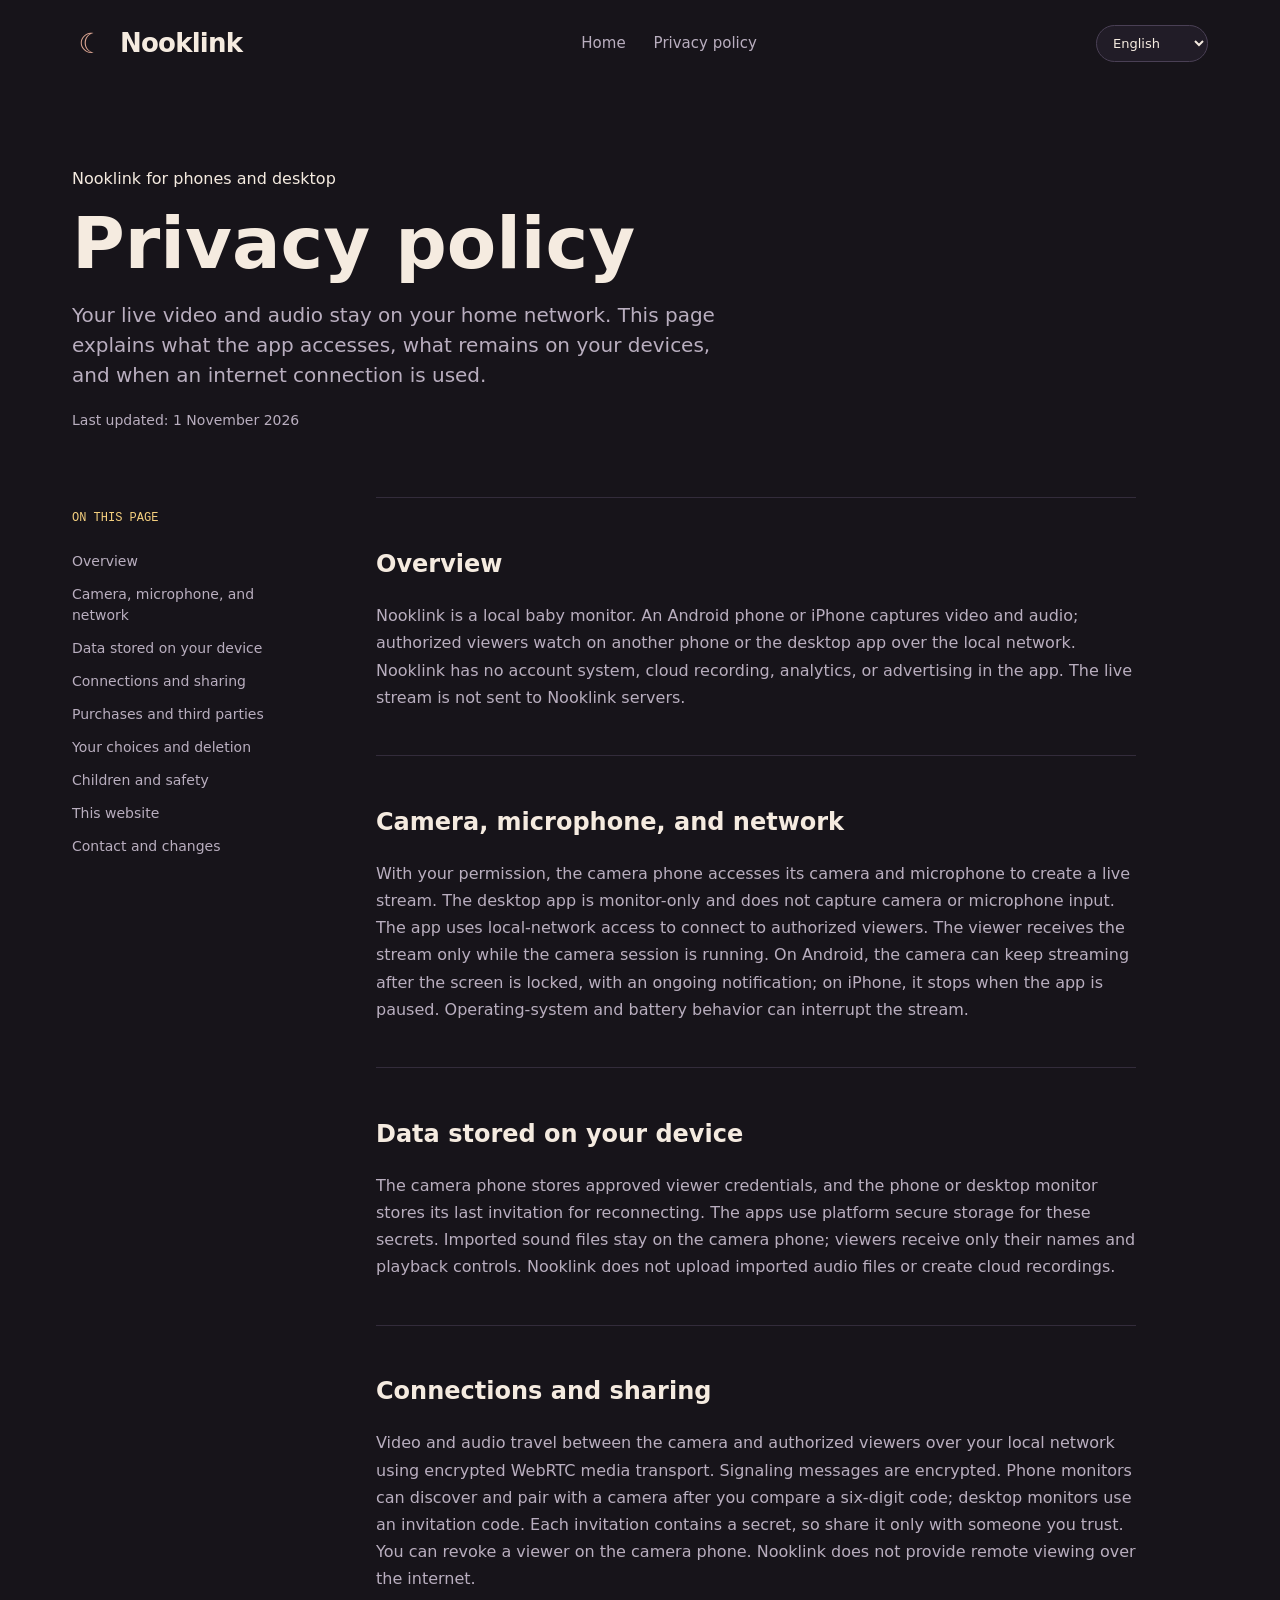
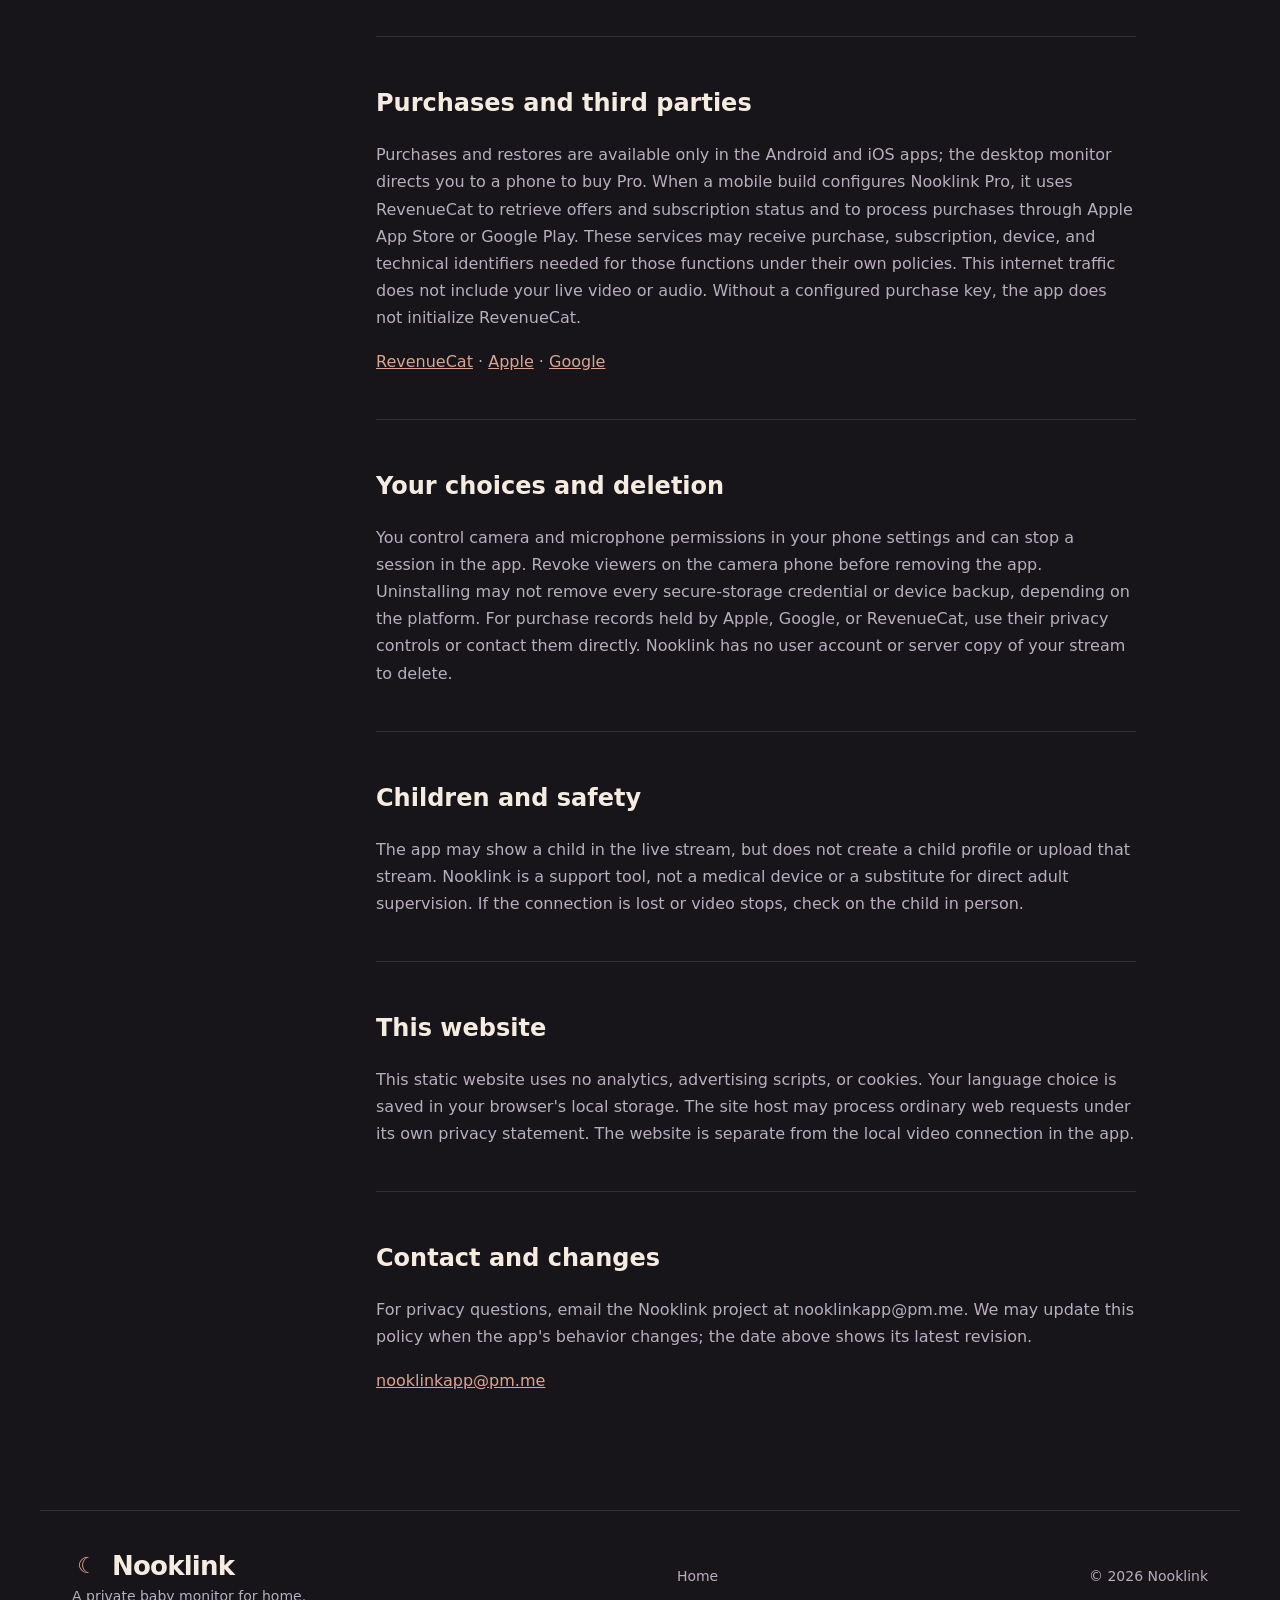
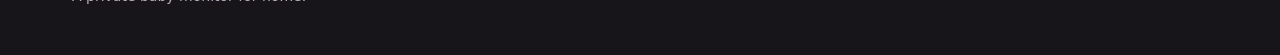
==== privacy.html @ b3c14c6b "Publish Nooklink website and privacy policy" ====
<!doctype html>
<html lang="en">
<head>
  <meta charset="utf-8"><meta name="viewport" content="width=device-width, initial-scale=1"><meta name="theme-color" content="#fffaf3">
  <meta name="description" content="Privacy policy for the Nooklink baby monitor and desktop receiver.">
  <title>Privacy policy — Nooklink</title>
  <link rel="icon" href="assets/favicon.svg" type="image/svg+xml"><link rel="stylesheet" href="assets/site.css"><script src="assets/i18n.js" defer></script>
</head>
<body data-page="privacy">
  <a class="skip-link" href="#main" data-i18n="skip">Skip to content</a>
  <header class="site-header wrap"><a class="brand" href="./" aria-label="Nooklink home"><img src="assets/favicon.svg" alt="" width="38" height="38"><span>Nooklink</span></a><nav aria-label="Main navigation"><a href="./" data-i18n="home">Home</a><a href="privacy.html" aria-current="page" data-i18n="policy">Privacy policy</a></nav><label class="language"><span class="sr-only" data-i18n="language">Language</span><select id="language"><option value="en">English</option><option value="pl">Polski</option><option value="zh">简体中文</option><option value="hi">हिन्दी</option><option value="es">Español</option><option value="ar">العربية</option><option value="pt">Português</option><option value="fr">Français</option></select></label></header>
  <main id="main" class="policy-page wrap"><div class="policy-intro"><p class="eyebrow" data-i18n="policyEyebrow">Nooklink for phones and desktop</p><h1 data-i18n="policyTitle">Privacy policy</h1><p class="lead" data-i18n="policyLead">Your live video and audio stay on your home network. This page explains what the app accesses, what remains on your devices, and when an internet connection is used.</p><p class="updated"><span data-i18n="updated">Last updated: 1 November 2026</span></p></div>
    <div class="policy-layout"><aside class="policy-aside"><p data-i18n="onPage">On this page</p><a href="#overview" data-i18n="p1Title">Overview</a><a href="#access" data-i18n="p2Title">Camera, microphone, and network</a><a href="#stored" data-i18n="p3Title">Data stored on your device</a><a href="#sharing" data-i18n="p4Title">Connections and sharing</a><a href="#purchases" data-i18n="p5Title">Purchases and third parties</a><a href="#retention" data-i18n="p6Title">Your choices and deletion</a><a href="#children" data-i18n="p7Title">Children and safety</a><a href="#website" data-i18n="p8Title">This website</a><a href="#contact" data-i18n="p9Title">Contact and changes</a></aside><div class="policy-content">
      <section id="overview"><h2 data-i18n="p1Title">Overview</h2><p data-i18n="p1Text">Nooklink is a local baby monitor. An Android phone or iPhone captures video and audio; authorized viewers watch on another phone or the desktop app over the local network. Nooklink has no account system, cloud recording, analytics, or advertising in the app. The live stream is not sent to Nooklink servers.</p></section>
      <section id="access"><h2 data-i18n="p2Title">Camera, microphone, and network</h2><p data-i18n="p2Text">With your permission, the camera phone accesses its camera and microphone to create a live stream. The desktop app is monitor-only and does not capture camera or microphone input. The app uses local-network access to connect to authorized viewers. The viewer receives the stream only while the camera session is running. On Android, the camera can keep streaming after the screen is locked, with an ongoing notification; on iPhone, it stops when the app is paused. Operating-system and battery behavior can interrupt the stream.</p></section>
      <section id="stored"><h2 data-i18n="p3Title">Data stored on your device</h2><p data-i18n="p3Text">The camera phone stores approved viewer credentials, and the phone or desktop monitor stores its last invitation for reconnecting. The apps use platform secure storage for these secrets. Imported sound files stay on the camera phone; viewers receive only their names and playback controls. Nooklink does not upload imported audio files or create cloud recordings.</p></section>
      <section id="sharing"><h2 data-i18n="p4Title">Connections and sharing</h2><p data-i18n="p4Text">Video and audio travel between the camera and authorized viewers over your local network using encrypted WebRTC media transport. Signaling messages are encrypted. Phone monitors can discover and pair with a camera after you compare a six-digit code; desktop monitors use an invitation code. Each invitation contains a secret, so share it only with someone you trust. You can revoke a viewer on the camera phone. Nooklink does not provide remote viewing over the internet.</p></section>
      <section id="purchases"><h2 data-i18n="p5Title">Purchases and third parties</h2><p data-i18n="p5Text">Purchases and restores are available only in the Android and iOS apps; the desktop monitor directs you to a phone to buy Pro. When a mobile build configures Nooklink Pro, it uses RevenueCat to retrieve offers and subscription status and to process purchases through Apple App Store or Google Play. These services may receive purchase, subscription, device, and technical identifiers needed for those functions under their own policies. This internet traffic does not include your live video or audio. Without a configured purchase key, the app does not initialize RevenueCat.</p><p><a href="https://www.revenuecat.com/privacy/">RevenueCat</a> · <a href="https://www.apple.com/legal/privacy/">Apple</a> · <a href="https://policies.google.com/privacy">Google</a></p></section>
      <section id="retention"><h2 data-i18n="p6Title">Your choices and deletion</h2><p data-i18n="p6Text">You control camera and microphone permissions in your phone settings and can stop a session in the app. Revoke viewers on the camera phone before removing the app. Uninstalling may not remove every secure-storage credential or device backup, depending on the platform. For purchase records held by Apple, Google, or RevenueCat, use their privacy controls or contact them directly. Nooklink has no user account or server copy of your stream to delete.</p></section>
      <section id="children"><h2 data-i18n="p7Title">Children and safety</h2><p data-i18n="p7Text">The app may show a child in the live stream, but does not create a child profile or upload that stream. Nooklink is a support tool, not a medical device or a substitute for direct adult supervision. If the connection is lost or video stops, check on the child in person.</p></section>
      <section id="website"><h2 data-i18n="p8Title">This website</h2><p data-i18n="p8Text">This static website uses no analytics, advertising scripts, or cookies. Your language choice is saved in your browser's local storage. The site host may process ordinary web requests under its own privacy statement. The website is separate from the local video connection in the app.</p></section>
      <section id="contact"><h2 data-i18n="p9Title">Contact and changes</h2><p data-i18n="p9Text">For privacy questions, email the Nooklink project at nooklinkapp@pm.me. We may update this policy when the app's behavior changes; the date above shows its latest revision.</p><p><a href="mailto:nooklinkapp@pm.me">nooklinkapp@pm.me</a></p></section>
    </div></div>
  </main>
  <footer class="site-footer wrap"><div><a class="brand" href="./"><img src="assets/favicon.svg" alt="" width="30" height="30"><span>Nooklink</span></a><p data-i18n="footerTag">A private baby monitor for home.</p></div><div class="footer-links"><a href="./" data-i18n="home">Home</a></div><p class="copyright">© <span id="year">2026</span> Nooklink</p></footer>
</body>
</html>
---- assets/site.css ----
:root{--bg:#17141a;--panel:#211c27;--panel-deep:#1c1720;--text:#f5ebe0;--muted:#b9aebf;--line:#332c3b;--line-light:#4a4055;--peach:#dba592;--yellow:#f5d07f;--ink:#3a1f15}*{box-sizing:border-box}html{scroll-behavior:smooth}body{margin:0;background:var(--bg);color:var(--text);font-family:'DM Sans',system-ui,sans-serif;line-height:1.5}a{color:var(--peach)}.wrap{width:min(1200px,100%);margin-inline:auto;padding-inline:32px}.skip-link{position:absolute;left:12px;top:-60px;background:var(--peach);color:var(--ink);padding:10px 14px;border-radius:8px;z-index:10}.skip-link:focus{top:12px}.sr-only{position:absolute;width:1px;height:1px;overflow:hidden;clip:rect(0,0,0,0)}.site-header{padding-top:24px;padding-bottom:24px;display:flex;align-items:center;justify-content:space-between;gap:20px;flex-wrap:wrap}.brand,.footer-brand{display:flex;align-items:center;gap:10px;text-decoration:none;color:var(--text);font-weight:700;font-size:26px;letter-spacing:-.03em}.brand-mark{color:var(--peach);font-size:30px;line-height:1}.site-header nav{display:flex;align-items:center;gap:28px;flex-wrap:wrap}.site-header nav a{color:var(--muted);text-decoration:none;font-size:15px}.site-header nav a:hover,.footer-links a:hover{color:var(--text)}.site-header .nav-download{padding:12px 22px;border-radius:999px;background:var(--peach);color:var(--ink);font-weight:700}.language select{background:var(--panel);color:var(--text);border:1px solid var(--line-light);border-radius:999px;padding:9px 12px;font:inherit;font-size:13px}.hero{padding-top:48px;padding-bottom:96px;display:grid;grid-template-columns:minmax(0,1fr) minmax(420px,1.05fr);gap:56px;align-items:center}.hero-copy{display:flex;flex-direction:column;gap:26px;align-items:flex-start}.kicker,.mono,.step-number{font-family:'JetBrains Mono',ui-monospace,monospace;font-size:13px;font-weight:500;letter-spacing:.08em;color:var(--yellow);text-transform:uppercase}.hero h1{margin:0;font-size:clamp(40px,5.6vw,64px);line-height:1.03;letter-spacing:-.035em}.hero-lead{margin:0;font-size:20px;line-height:1.55;color:var(--muted);max-width:500px}.actions{display:flex;flex-wrap:wrap;gap:14px}.button,.download-link{display:inline-flex;align-items:center;justify-content:center;text-decoration:none;padding:16px 28px;border-radius:999px;background:var(--peach);color:var(--ink);font-weight:700;font-size:17px}.button-outline{background:transparent;border:1px solid var(--line-light);color:var(--text);font-weight:500}.network-card{border-radius:36px;border:1px solid var(--line);padding:36px 28px;background-color:var(--panel);background-image:radial-gradient(#3a3243 1px,transparent 1px);background-size:20px 20px;display:flex;flex-direction:column;align-items:center}.internet-node,.device,.device-stack{display:flex;flex-direction:column;align-items:center;gap:8px}.internet-node{opacity:.8}.node-icon{width:68px;height:68px;border:2px dashed #5a4d66;border-radius:50%;display:grid;place-items:center;font-size:28px;color:var(--muted)}.not-used{display:flex;flex-direction:column;align-items:center;gap:8px;padding:10px 0}.not-used i{height:22px;border-left:2px dashed #5a4d66}.not-used span{font-family:'JetBrains Mono',monospace;font-size:12px;color:var(--yellow);padding:4px 10px;border:1px solid #5a4d66;border-radius:999px}.home-network{position:relative;width:100%;border:2px dashed var(--peach);border-radius:28px;padding:36px 20px 24px;background:var(--panel-deep)}.network-label{position:absolute;top:-11px;left:24px;padding:0 10px;background:var(--panel);font-family:'JetBrains Mono',monospace;font-size:12px;color:var(--peach);font-weight:700}.network-row{display:grid;grid-template-columns:auto 1fr auto 1fr auto;align-items:center;gap:12px}.connector{color:var(--peach);font-size:22px;text-align:center}.device-icon{width:68px;height:68px;border-radius:20px;background:#2c2433;border:1px solid var(--line-light);display:grid;place-items:center;color:var(--peach);font-size:28px}.device-stack{gap:14px}.device-icon.small{width:60px;height:60px;border-radius:18px;font-size:25px}.device span:last-child,.device-stack span:last-child{font-size:13px;color:var(--muted)}.section{padding-top:40px}.section-heading{display:flex;flex-direction:column;gap:16px;max-width:700px;margin-bottom:48px}.section h2,.details h2,.download-card h2{margin:0;font-size:clamp(32px,4.2vw,46px);line-height:1.08;letter-spacing:-.03em}.compare-grid,.steps{display:grid;grid-template-columns:repeat(2,minmax(0,1fr));gap:24px}.compare-card{background:var(--panel-deep);border:1px solid var(--line);border-radius:32px;padding:36px;display:flex;flex-direction:column;gap:24px}.compare-card.featured{background:var(--panel);border:1.5px solid var(--peach)}.compare-card strong{font-size:15px;color:var(--muted)}.compare-card.featured strong{color:var(--peach)}.flow{display:flex;align-items:center;flex-wrap:wrap;gap:10px}.flow span{padding:12px 16px;border-radius:14px;background:#2c2433;font-size:15px}.flow b{color:var(--peach)}.flow .muted-chip{border:1.5px dashed #5a4d66;color:var(--muted)}.flow .accent-chip{background:#3a2a2a;border:1px solid var(--peach);color:var(--text)}.compare-card p,.step p{margin:0;color:var(--muted);line-height:1.6;font-size:16px}.steps{grid-template-columns:repeat(3,minmax(0,1fr))}.step{border-top:2px solid var(--peach);padding-top:20px;display:flex;flex-direction:column;gap:12px;min-width:0}.step h3{margin:0;font-size:22px;letter-spacing:-.02em}.step-number{color:var(--peach);font-weight:700}.ui-pill{margin-top:auto;padding:17px 14px;border-radius:999px;background:var(--peach);color:var(--ink);font-weight:700;text-align:center}.sound-pill{margin-top:auto;display:flex;align-items:center;gap:14px;border-radius:24px;background:#2c2433;border:1px solid var(--line-light);padding:12px 14px 12px 20px}.sound-pill>span{flex:1}.sound-pill small{color:var(--muted)}.sound-pill b{width:48px;height:48px;border-radius:50%;background:var(--peach);color:var(--ink);display:grid;place-items:center;font-size:16px}.details{padding-top:112px;display:grid;grid-template-columns:minmax(240px,1fr) 2fr;gap:48px}.spec-list{display:flex;flex-direction:column}.spec-list div{display:flex;justify-content:space-between;gap:24px;padding:18px 0;border-bottom:1px solid var(--line)}.spec-list span{color:var(--muted)}.spec-list strong{font-weight:500;text-align:right}.download{padding-top:112px;padding-bottom:96px}.download-card{border-radius:40px;padding:72px 32px;text-align:center;background:linear-gradient(180deg,#4a3a50,#8d6a68);display:flex;flex-direction:column;align-items:center;gap:22px}.download-card h2{color:#fff6ec;max-width:680px}.download-card p{margin:0;font-size:19px;color:#fff6ec}.download-grid{display:grid;grid-template-columns:repeat(2,minmax(0,1fr));gap:14px;width:min(680px,100%);margin-top:8px}.download-link{font-size:16px;padding:15px 20px}.download-link.dark{background:var(--bg);color:var(--text)}.download-link.light{background:#fff6ec;color:var(--ink)}.policy-cta{color:#fff6ec;text-underline-offset:4px}.site-footer{border-top:1px solid var(--line);padding-top:36px;padding-bottom:48px;display:flex;flex-wrap:wrap;gap:20px;justify-content:space-between;align-items:center;color:var(--muted);font-size:14px}.footer-brand{font-size:18px}.footer-brand small{font-size:13px;color:var(--muted);font-weight:400;letter-spacing:0;margin-left:8px}.footer-links{display:flex;gap:24px;flex-wrap:wrap}.footer-links a{color:var(--muted);text-decoration:none}.site-footer p{margin:0}.policy-page{padding-top:64px;padding-bottom:72px}.policy-intro{max-width:760px;padding-bottom:52px}.policy-intro h1{font-size:clamp(42px,6vw,72px);line-height:1.02;margin:12px 0 20px}.policy-intro .lead{color:var(--muted);font-size:20px;max-width:680px}.updated{color:var(--muted);font-size:14px}.policy-layout{display:grid;grid-template-columns:240px minmax(0,1fr);gap:64px}.policy-aside{display:flex;flex-direction:column;gap:12px;position:sticky;top:24px;align-self:start}.policy-aside p{font-family:'JetBrains Mono',monospace;color:var(--yellow);font-size:12px;text-transform:uppercase}.policy-aside a{color:var(--muted);text-decoration:none;font-size:14px}.policy-content{max-width:760px}.policy-content section{border-top:1px solid var(--line);padding:28px 0}.policy-content h2{font-size:24px}.policy-content p{color:var(--muted);line-height:1.7}.policy-content a{color:var(--peach)}@media(max-width:800px){.hero{grid-template-columns:1fr;padding-top:28px}.network-card{min-width:0}.site-header nav{order:3;width:100%;justify-content:space-between;gap:12px}.compare-grid,.steps,.details{grid-template-columns:1fr}.details{gap:32px}.download-grid{grid-template-columns:1fr}.policy-layout{grid-template-columns:1fr;gap:32px}.policy-aside{position:static}.spec-list strong{max-width:55%}}@media(max-width:520px){.wrap{padding-inline:20px}.site-header{padding-top:18px}.site-header nav a{font-size:13px}.hero{padding-bottom:64px}.hero h1{font-size:42px}.network-card{padding:28px 12px}.network-row{gap:5px}.connector{font-size:16px}.home-network{padding-inline:8px}.device-icon{width:56px;height:56px}.device-icon.small{width:50px;height:50px}.spec-list div{display:block}.spec-list strong{display:block;max-width:none;text-align:left;margin-top:6px}.download-card{padding:52px 20px}.footer-brand{flex-wrap:wrap}.footer-brand small{width:100%;margin-left:0}}
.download-link.is-disabled{cursor:default;gap:12px}.download-link.is-disabled small{font-size:12px;letter-spacing:.04em;text-transform:uppercase;opacity:.7}.download-icon{width:22px;height:22px;flex:none;fill:none;stroke:currentColor;stroke-width:1.8;stroke-linecap:round;stroke-linejoin:round}.store-badge,.download-grid>.download-link:nth-child(3),.download-grid>.download-link:nth-child(4){display:flex;align-items:center;gap:12px;min-height:72px;padding:10px 16px;border-radius:14px;background:#050505;border:2px solid #777;color:#fff;box-shadow:inset 0 0 0 1px #222;text-align:left}.store-icon{width:38px;height:46px;flex:none}.apple-icon{fill:#fff}.play-icon{width:42px}.download-grid>.download-link:nth-child(3) .download-icon,.download-grid>.download-link:nth-child(4) .download-icon{width:38px;height:46px;flex:none}.download-grid>.download-link:nth-child(4) .download-icon{fill:currentColor;stroke:none;padding:7px}.badge-copy{display:flex;flex-direction:column;line-height:1}.badge-copy small{font-size:11px;letter-spacing:.02em;text-transform:none;font-weight:400}.badge-copy strong{font-size:22px;letter-spacing:-.04em;font-weight:500;white-space:nowrap}.store-badge em{margin-left:auto;color:#b9aebf;font-style:normal;font-size:10px;letter-spacing:.06em;text-transform:uppercase;white-space:nowrap}.download-grid>.download-link:nth-child(3) span,.download-grid>.download-link:nth-child(4) span{font-size:17px;font-weight:500;white-space:nowrap}.download-grid>.download-link:nth-child(3) small,.download-grid>.download-link:nth-child(4) small{margin-left:auto;white-space:nowrap}@media(max-width:520px){.store-badge,.download-grid>.download-link:nth-child(3),.download-grid>.download-link:nth-child(4){padding-inline:12px}.badge-copy strong{font-size:18px}.store-badge em{font-size:9px}.download-grid>.download-link:nth-child(3) span,.download-grid>.download-link:nth-child(4) span{font-size:15px}.download-grid>.download-link:nth-child(3) small,.download-grid>.download-link:nth-child(4) small{font-size:9px}}
.download-grid>.download-link:nth-child(3) span,.download-grid>.download-link:nth-child(4) span{white-space:normal;max-width:125px;line-height:1.12}.download-grid>.download-link:nth-child(3) small,.download-grid>.download-link:nth-child(4) small{margin-left:auto;white-space:nowrap}@media(max-width:520px){.download-grid>.download-link:nth-child(3) span,.download-grid>.download-link:nth-child(4) span{max-width:105px}}

.data-flow-diagram{width:100%;max-width:none;margin:40px auto 0}
.hero-app-screens{width:100%;padding:22px}
.app-preview-screens{display:grid;grid-template-columns:repeat(2,minmax(0,1fr));gap:clamp(12px,2vw,24px);align-items:start;padding:30px;border:1px solid var(--line);border-radius:36px;background:radial-gradient(circle at 48% 42%,#533d50 0,#312735 48%,#241e2a 100%)}
.app-screen{min-width:0;margin:0}
.app-screen:nth-child(2){margin-top:48px}
.app-screen-image{overflow:hidden;border:5px solid #3c3138;border-radius:clamp(24px,3vw,38px);background:#1b1716;box-shadow:0 24px 42px #100c13a6}
.app-screen-image img{display:block;width:100%;height:auto}
.app-screen figcaption{display:flex;align-items:center;justify-content:center;gap:9px;margin-top:17px;color:var(--text);font-size:14px;font-weight:700}
.screen-dot{width:8px;height:8px;border-radius:50%;background:var(--peach)}
@media(max-width:800px){.hero-app-screens{max-width:650px;margin-inline:auto}}
@media(max-width:520px){.hero-app-screens{gap:10px;padding:14px;border-radius:24px}.app-screen:nth-child(2){margin-top:28px}.app-screen-image{border-width:3px;border-radius:22px}.app-screen figcaption{font-size:12px;margin-top:12px}}
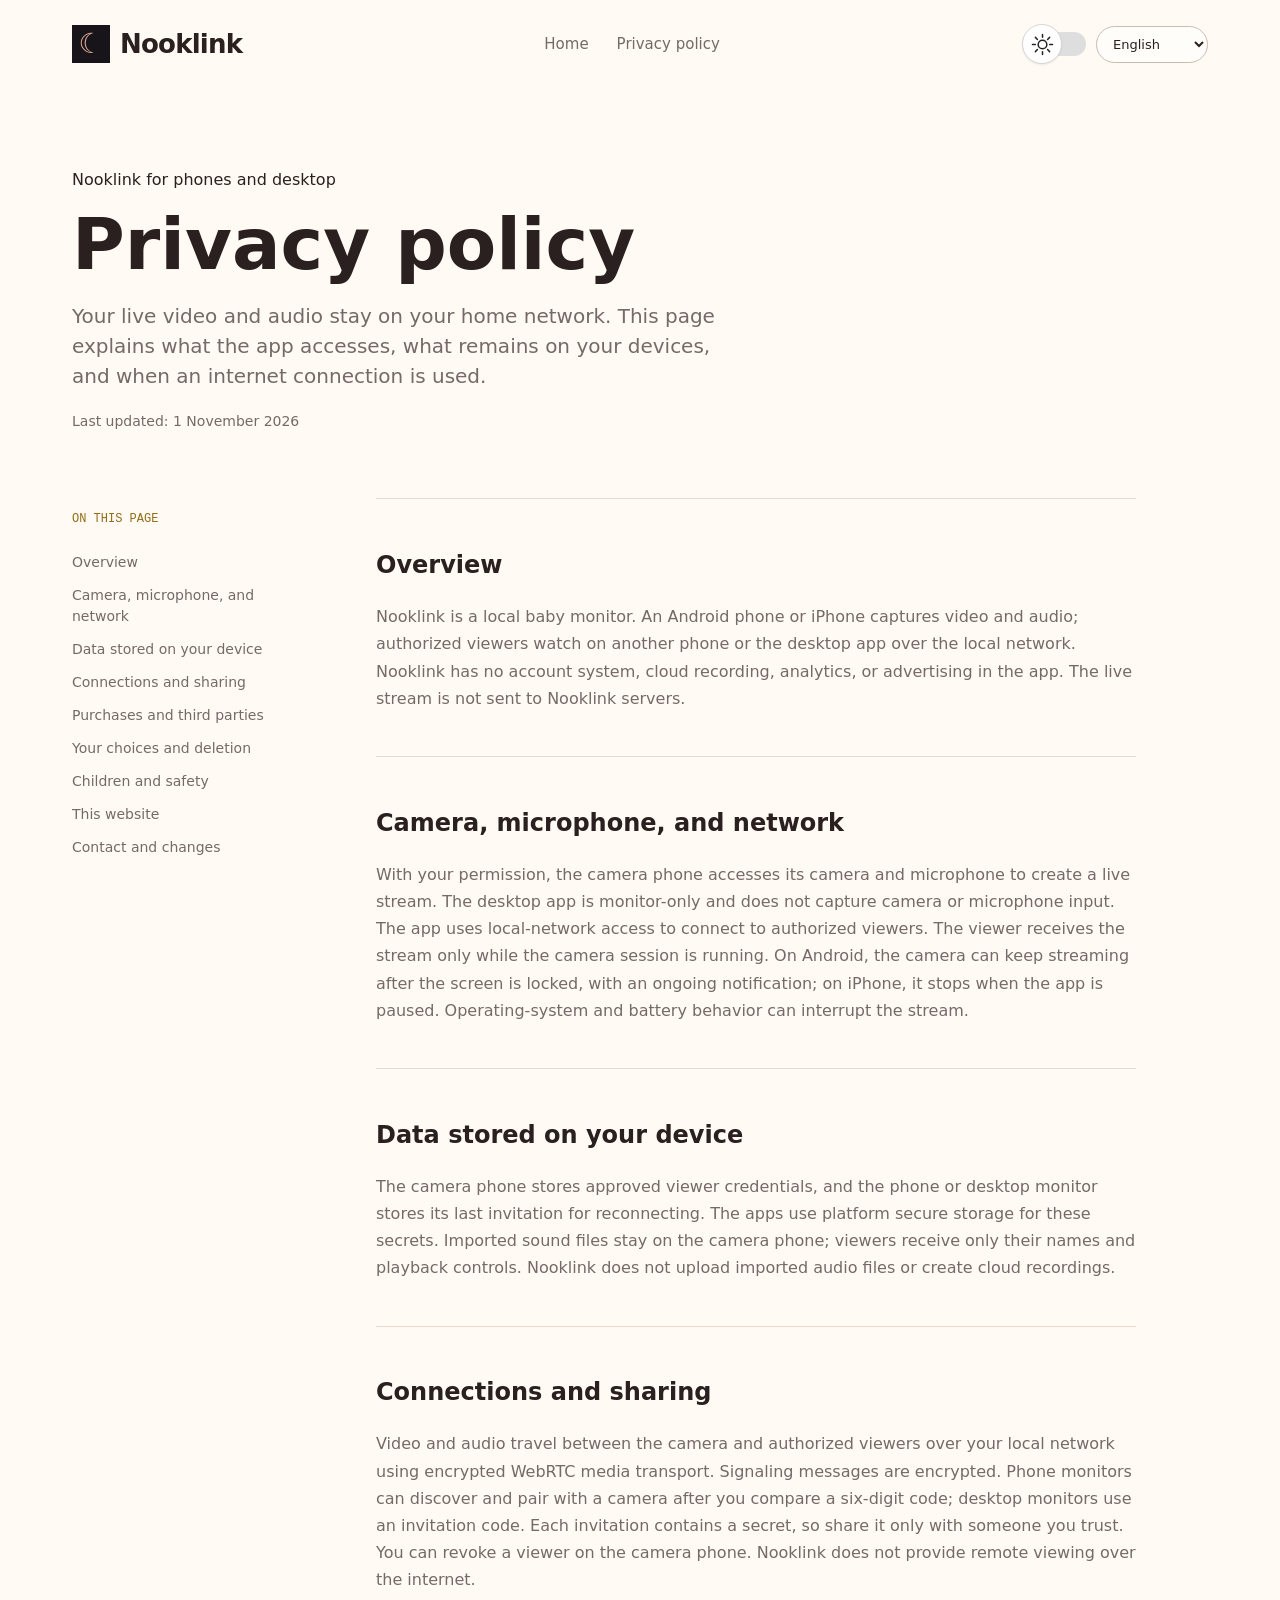
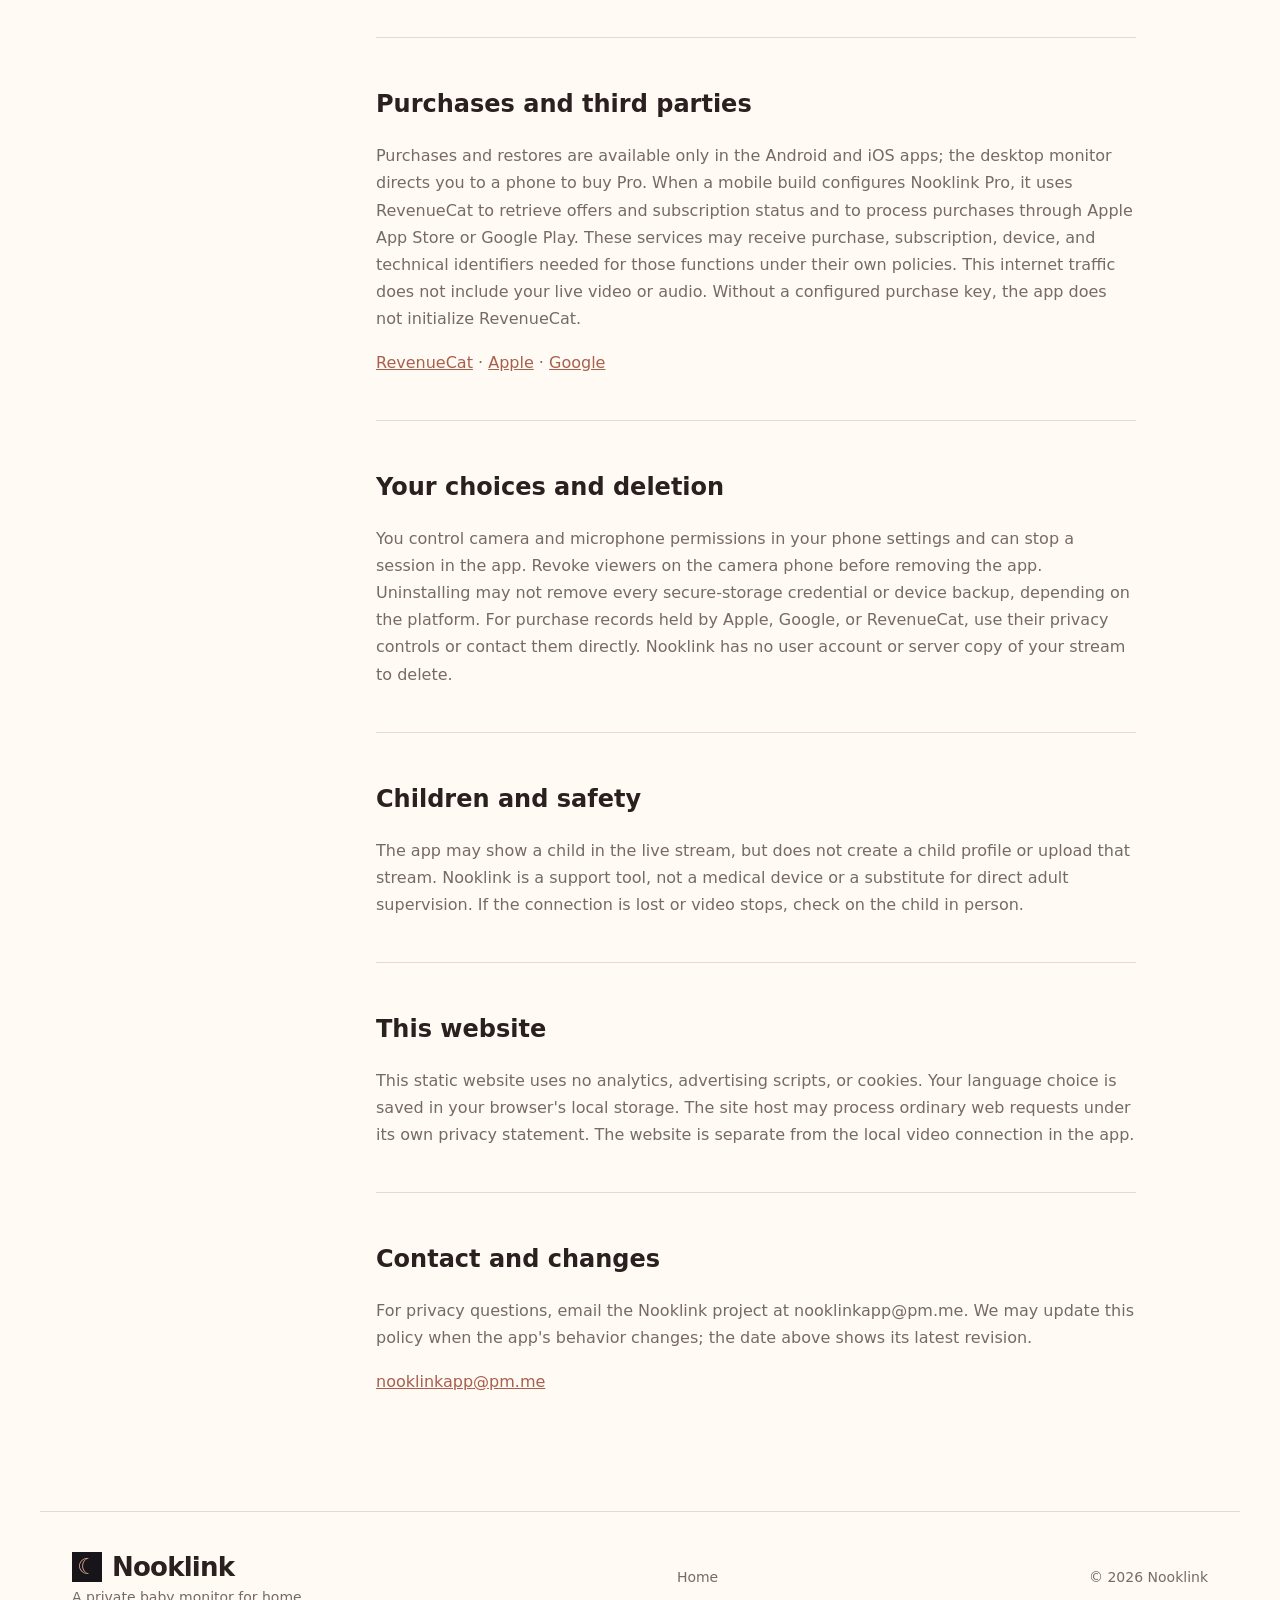
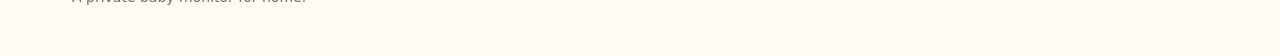
==== commit 2f2888ba: "Updates" ====
--- a/privacy.html
+++ b/privacy.html
@@ -4,11 +4,11 @@
   <meta charset="utf-8"><meta name="viewport" content="width=device-width, initial-scale=1"><meta name="theme-color" content="#fffaf3">
   <meta name="description" content="Privacy policy for the Nooklink baby monitor and desktop receiver.">
   <title>Privacy policy — Nooklink</title>
-  <link rel="icon" href="assets/favicon.svg" type="image/svg+xml"><link rel="stylesheet" href="assets/site.css"><script src="assets/i18n.js" defer></script>
+  <link rel="icon" href="assets/favicon.svg" type="image/svg+xml"><script>document.documentElement.dataset.theme=window.matchMedia('(prefers-color-scheme: light)').matches?'light':'dark';</script><link rel="stylesheet" href="assets/site.css"><script src="assets/i18n.js" defer></script>
 </head>
 <body data-page="privacy">
   <a class="skip-link" href="#main" data-i18n="skip">Skip to content</a>
-  <header class="site-header wrap"><a class="brand" href="./" aria-label="Nooklink home"><img src="assets/favicon.svg" alt="" width="38" height="38"><span>Nooklink</span></a><nav aria-label="Main navigation"><a href="./" data-i18n="home">Home</a><a href="privacy.html" aria-current="page" data-i18n="policy">Privacy policy</a></nav><label class="language"><span class="sr-only" data-i18n="language">Language</span><select id="language"><option value="en">English</option><option value="pl">Polski</option><option value="zh">简体中文</option><option value="hi">हिन्दी</option><option value="es">Español</option><option value="ar">العربية</option><option value="pt">Português</option><option value="fr">Français</option></select></label></header>
+  <header class="site-header wrap"><a class="brand" href="./" aria-label="Nooklink home"><img src="assets/favicon.svg" alt="" width="38" height="38"><span>Nooklink</span></a><nav aria-label="Main navigation"><a href="./" data-i18n="home">Home</a><a href="privacy.html" aria-current="page" data-i18n="policy">Privacy policy</a></nav><div class="header-controls"><div class="theme-picker"><span class="sr-only" data-i18n="themeLabel">Theme</span><button class="theme-toggle" id="theme" type="button" aria-label="Switch to dark theme" aria-pressed="false"><span class="theme-toggle-track" aria-hidden="true"><span class="theme-toggle-thumb"><svg class="theme-icon sun-icon" viewBox="0 0 24 24"><circle cx="12" cy="12" r="4.5"></circle><path d="M12 1.5v3M12 19.5v3M1.5 12h3M19.5 12h3M4.6 4.6l2.1 2.1M17.3 17.3l2.1 2.1M19.4 4.6l-2.1 2.1M6.7 17.3l-2.1 2.1"></path></svg><svg class="theme-icon moon-icon" viewBox="0 0 24 24"><path d="M19.3 15.8A8.5 8.5 0 0 1 8.2 4.7 8.6 8.6 0 1 0 19.3 15.8Z"></path></svg></span></span></button><span class="sr-only" data-i18n="themeHelp">The initial theme follows your device setting.</span></div><label class="language"><span class="sr-only" data-i18n="language">Language</span><select id="language"><option value="en">English</option><option value="pl">Polski</option><option value="zh">简体中文</option><option value="hi">हिन्दी</option><option value="es">Español</option><option value="ar">العربية</option><option value="pt">Português</option><option value="fr">Français</option></select></label></div></header>
   <main id="main" class="policy-page wrap"><div class="policy-intro"><p class="eyebrow" data-i18n="policyEyebrow">Nooklink for phones and desktop</p><h1 data-i18n="policyTitle">Privacy policy</h1><p class="lead" data-i18n="policyLead">Your live video and audio stay on your home network. This page explains what the app accesses, what remains on your devices, and when an internet connection is used.</p><p class="updated"><span data-i18n="updated">Last updated: 1 November 2026</span></p></div>
     <div class="policy-layout"><aside class="policy-aside"><p data-i18n="onPage">On this page</p><a href="#overview" data-i18n="p1Title">Overview</a><a href="#access" data-i18n="p2Title">Camera, microphone, and network</a><a href="#stored" data-i18n="p3Title">Data stored on your device</a><a href="#sharing" data-i18n="p4Title">Connections and sharing</a><a href="#purchases" data-i18n="p5Title">Purchases and third parties</a><a href="#retention" data-i18n="p6Title">Your choices and deletion</a><a href="#children" data-i18n="p7Title">Children and safety</a><a href="#website" data-i18n="p8Title">This website</a><a href="#contact" data-i18n="p9Title">Contact and changes</a></aside><div class="policy-content">
       <section id="overview"><h2 data-i18n="p1Title">Overview</h2><p data-i18n="p1Text">Nooklink is a local baby monitor. An Android phone or iPhone captures video and audio; authorized viewers watch on another phone or the desktop app over the local network. Nooklink has no account system, cloud recording, analytics, or advertising in the app. The live stream is not sent to Nooklink servers.</p></section>
--- a/assets/site.css
+++ b/assets/site.css
@@ -13,3 +13,19 @@
 .screen-dot{width:8px;height:8px;border-radius:50%;background:var(--peach)}
 @media(max-width:800px){.hero-app-screens{max-width:650px;margin-inline:auto}}
 @media(max-width:520px){.hero-app-screens{gap:10px;padding:14px;border-radius:24px}.app-screen:nth-child(2){margin-top:28px}.app-screen-image{border-width:3px;border-radius:22px}.app-screen figcaption{font-size:12px;margin-top:12px}}
+
+:root{--chip:#2c2433;--accent-chip:#3a2a2a;--dot:#3a3243;--dash:#5a4d66;--download-start:#4a3a50;--download-end:#8d6a68;--download-text:#fff6ec}
+@media(prefers-color-scheme:light){html[data-theme="system"]{--bg:#fffaf3;--panel:#fffdf9;--panel-deep:#f6eee6;--text:#2b2020;--muted:#756a69;--line:#e7d9d0;--line-light:#cdbbb0;--peach:#a85f4c;--yellow:#936d18;--ink:#fffaf3;--chip:#eee3da;--accent-chip:#f4dfd5;--dot:#ddcec4;--dash:#b59c8e;--download-start:#7c5c75;--download-end:#b98378;--download-text:#fffaf3}}
+html[data-theme="light"]{--bg:#fffaf3;--panel:#fffdf9;--panel-deep:#f6eee6;--text:#2b2020;--muted:#756a69;--line:#e7d9d0;--line-light:#cdbbb0;--peach:#a85f4c;--yellow:#936d18;--ink:#fffaf3;--chip:#eee3da;--accent-chip:#f4dfd5;--dot:#ddcec4;--dash:#b59c8e;--download-start:#7c5c75;--download-end:#b98378;--download-text:#fffaf3}
+.header-controls{display:flex;align-items:center;gap:10px}.theme-picker{display:flex;align-items:center;gap:8px;color:var(--muted);font-size:13px}.theme-picker select,.language select{background:var(--panel);color:var(--text);border:1px solid var(--line-light);border-radius:999px;padding:9px 12px;font:inherit;font-size:13px}.theme-picker select{min-width:106px}.network-card{background-color:var(--panel);background-image:radial-gradient(var(--dot) 1px,transparent 1px)}.network-label{background:var(--panel)}.node-icon{border-color:var(--dash)}.not-used i{border-color:var(--dash)}.not-used span{border-color:var(--dash)}.home-network{background:var(--panel-deep)}.device-icon,.flow span,.sound-pill{background:var(--chip)}.flow .muted-chip{border-color:var(--dash)}.flow .accent-chip{background:var(--accent-chip)}.download-card{background:linear-gradient(180deg,var(--download-start),var(--download-end))}.download-card h2,.download-card p{color:var(--download-text)}.app-preview-screens{background:radial-gradient(circle at 48% 42%,var(--download-start) 0,#312735 48%,var(--panel-deep) 100%)}
+@media(max-width:800px){.header-controls{order:2;margin-left:auto}.site-header nav{order:3}}
+@media(max-width:520px){.header-controls{width:100%;margin-left:0;justify-content:space-between}.theme-picker{flex:1;justify-content:space-between}.theme-picker select{min-width:0}.site-header nav{order:3}}
+
+.theme-toggle{display:block;width:64px;height:40px;padding:0;border:0;background:transparent;cursor:pointer}.theme-toggle-track{display:block;position:relative;width:64px;height:24px;margin:8px 0;border-radius:999px;background:#dedede;transition:background .2s ease}.theme-toggle-thumb{position:absolute;top:-8px;left:0;width:40px;height:40px;border:1px solid #d6d6d6;border-radius:50%;background:#fff;box-shadow:0 1px 2px #00000012;display:grid;place-items:center;transition:left .2s ease,background .2s ease,border-color .2s ease}.theme-icon{width:23px;height:23px;fill:none;stroke:#252525;stroke-width:1.6;stroke-linecap:round;stroke-linejoin:round}.moon-icon{display:none}.theme-toggle[data-theme="dark"] .theme-toggle-track{background:#2d2d2d}.theme-toggle[data-theme="dark"] .theme-toggle-thumb{left:24px;background:#171717;border-color:#444}.theme-toggle[data-theme="dark"] .sun-icon{display:none}.theme-toggle[data-theme="dark"] .moon-icon{display:block;stroke:#f1f1f1}.theme-toggle:focus-visible{outline:2px solid var(--peach);outline-offset:4px}
+.download-card{background-image:linear-gradient(180deg,rgba(39,25,43,.28),rgba(54,30,42,.58)),url('baby-night-background.png');background-size:cover;background-position:center center;background-repeat:no-repeat}
+.download-card .download-grid{margin-top:64px}
+@media(min-width:801px){.download-card .download-grid{transform:translateX(-180px)}}
+.app-image-light{display:none!important}.app-image-dark{display:block!important}
+html[data-theme="light"] .app-image-dark{display:none!important}html[data-theme="light"] .app-image-light{display:block!important}
+html[data-theme="light"] .app-preview-screens{background:linear-gradient(145deg,#fffaf3 0%,#f5e7e0 55%,#dfcfda 100%);border-color:#e7d9d0;box-shadow:0 18px 45px rgba(88,61,78,.12)}
+html[data-theme="light"] .app-screen-image{border-color:#efe4dd;background:#fffaf3;box-shadow:0 20px 38px rgba(68,49,61,.14)}
